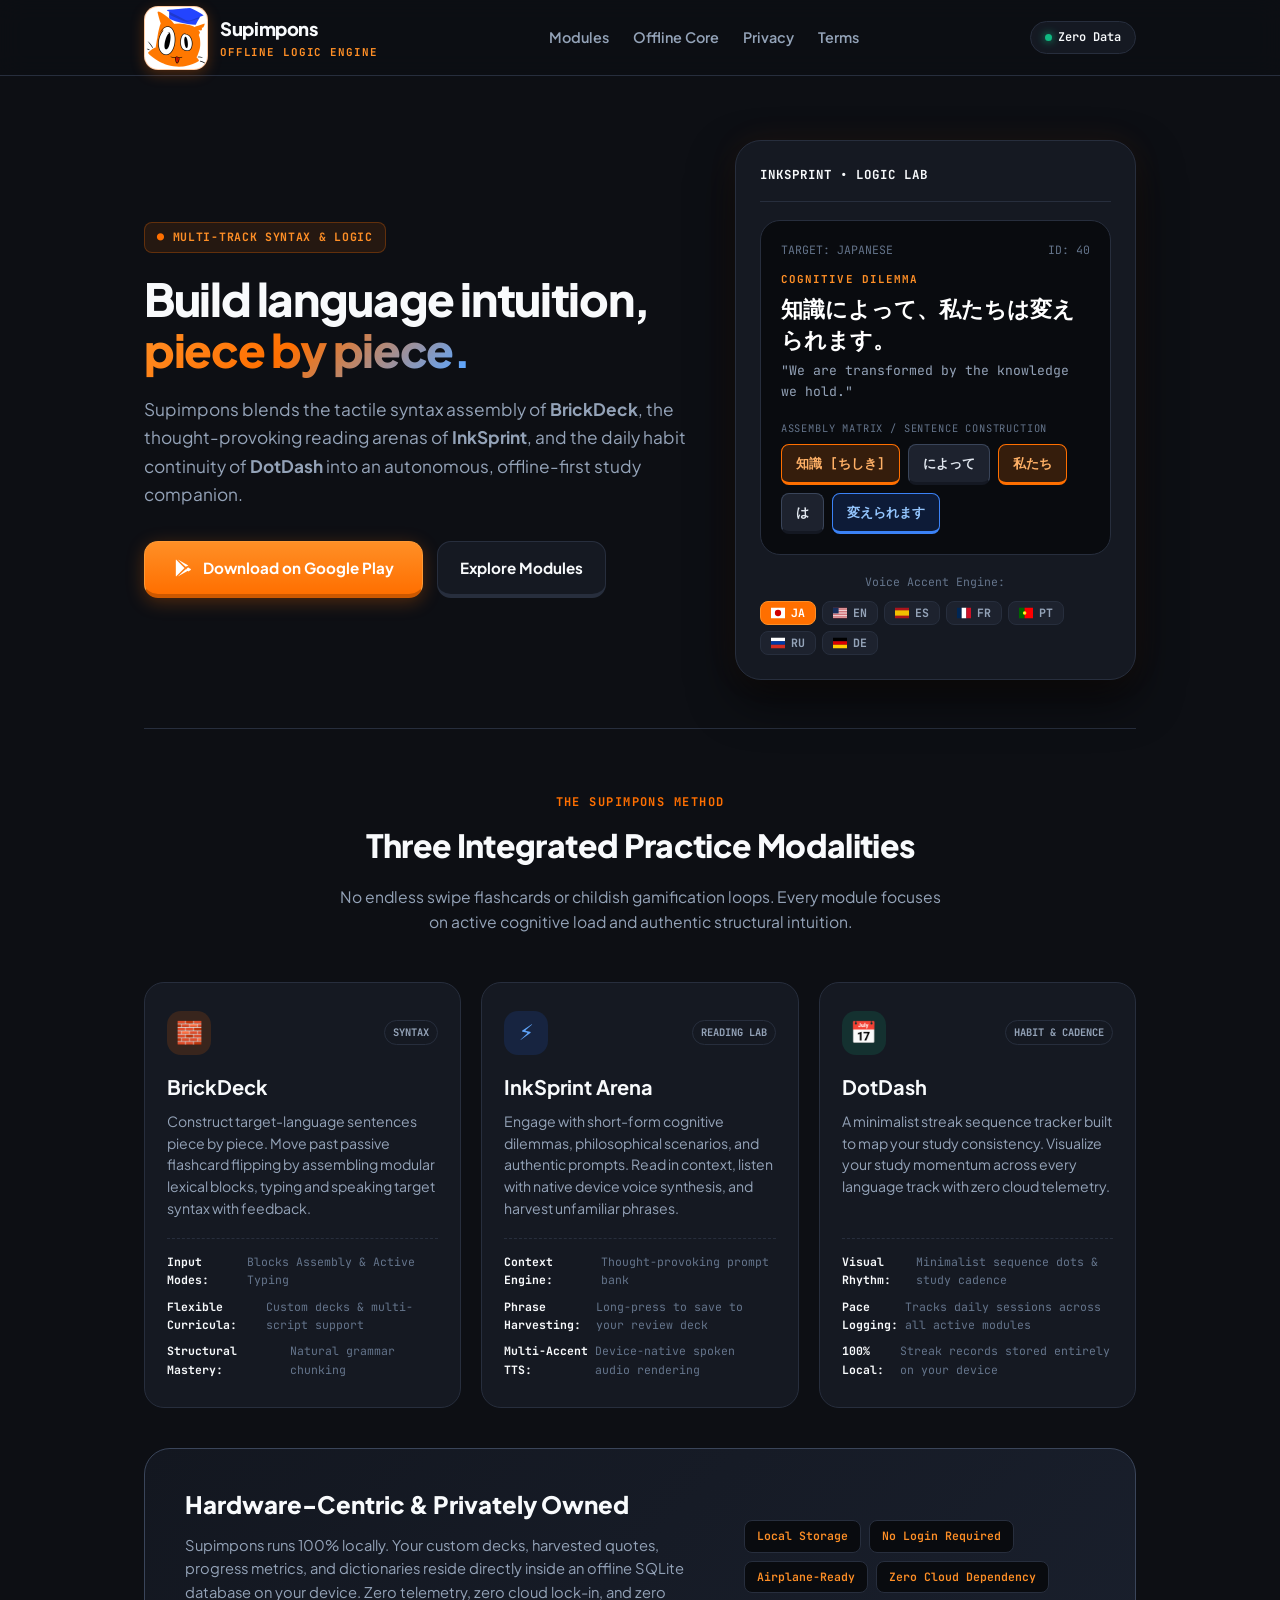
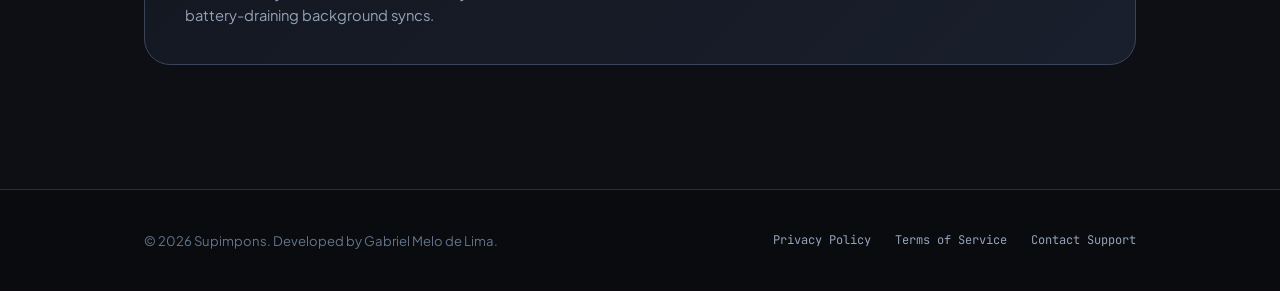
==== index.html @ aca372c7 "home + privacy + pages" ====
<!doctype html>
<html lang="en">
  <head>
    <meta charset="UTF-8" />
    <meta name="viewport" content="width=device-width, initial-scale=1.0" />
    <title>Supimpons — Master Language Structure & Thought</title>
    <meta
      name="description"
      content="Offline-first language learning combining syntax assembly, logic reading, and fast recall mechanics. Engineered for autonomous polyglots."
    />
    <link
      rel="icon"
      type="image/png"
      href="img/logo_with_mascot_no_writing_transparent_background.png"
    />

    <link rel="preconnect" href="https://fonts.googleapis.com" />
    <link rel="preconnect" href="https://fonts.gstatic.com" crossorigin />
    <link
      href="https://fonts.googleapis.com/css2?family=JetBrains+Mono:wght@500;700&family=Plus+Jakarta+Sans:wght@500;600;700;800&display=swap"
      rel="stylesheet"
    />
    <link rel="stylesheet" href="css/style.css" />
  </head>
  <body>
    <!-- Top Navigation -->
    <header class="top-nav">
      <div class="site-container nav-wrapper">
        <div class="brand-pill">
          <div class="brand-glyph">
            <img
              src="img/logo_with_mascot_no_writing_transparent_background.png"
              alt="Supimpons Mascot"
              class="brand-logo-img"
            />
          </div>
          <div class="brand-text-block">
            <span class="brand-name">Supimpons</span>
            <span class="brand-subtext">Offline Logic Engine</span>
          </div>
        </div>

        <nav class="nav-links">
          <a href="#modules" class="nav-link">Modules</a>
          <a href="#architecture" class="nav-link">Offline Core</a>
          <a href="pages/privacy.html" class="nav-link">Privacy</a>
          <a href="pages/terms.html" class="nav-link">Terms</a>
        </nav>

        <div class="app-chip">
          <span class="chip-dot"></span>
          <span>Zero Data</span>
        </div>
      </div>
    </header>

    <!-- Hero Section & In-App UI Demonstration -->
    <main class="site-container">
      <section class="hero-section">
        <div class="hero-copy">
          <div class="badge-headline">
            <span>●</span> Multi-Track Syntax & Logic
          </div>
          <h1 class="hero-title">
            Build language intuition,
            <span class="gradient-text">piece by piece.</span>
          </h1>
          <p class="hero-desc">
            Supimpons blends the tactile syntax assembly of
            <strong>BrickDeck</strong>, the thought-provoking reading arenas of
            <strong>InkSprint</strong>, and the daily habit continuity of
            <strong>DotDash</strong> into an autonomous, offline-first study
            companion.
          </p>

          <div class="cta-row">
            <a
              href="https://play.google.com/store/apps/details?id=com.gabriel.supimpons"
              target="_blank"
              rel="noopener noreferrer"
              class="btn-primary"
            >
              <svg
                width="20"
                height="20"
                viewBox="0 0 24 24"
                fill="currentColor"
              >
                <path
                  d="M3.609 1.814L13.792 12 3.61 22.186a1.942 1.942 0 01-.219-.94V2.754c0-.348.078-.673.218-.94zm11.611 11.612L18.444 15l-12.7 7.33 9.476-8.904zm3.224-1.852l2.368 1.368c.907.524.907 1.378 0 1.902l-2.368 1.368-2.607-2.638 2.607-2.638l.001.001.001.001-.002.001zM5.744 1.67L18.444 9l-3.224 1.574-9.476-8.904z"
                />
              </svg>
              <span>Download on Google Play</span>
            </a>
            <a href="#modules" class="btn-secondary">Explore Modules</a>
          </div>
        </div>

        <!-- Live Hybrid UI Frame Replica -->
        <div class="hero-visual">
          <div class="app-frame">
            <div class="app-frame-bar">
              <span class="app-frame-title">INKSPRINT • LOGIC LAB</span>
            </div>

            <div class="app-canvas-inset">
              <div class="canvas-meta-row">
                <span>TARGET: JAPANESE</span>
                <span>ID: 40</span>
              </div>

              <div class="prompt-box">
                <span class="prompt-category">Cognitive Dilemma</span>
                <div class="prompt-japanese">
                  知識によって、私たちは変えられます。
                </div>
                <div class="prompt-reading">
                  "We are transformed by the knowledge we hold."
                </div>
              </div>

              <div class="blocks-label">
                Assembly Matrix / Sentence Construction
              </div>
              <div class="block-tiles-tray">
                <span class="puzzle-block selected">知識 [ちしき]</span>
                <span class="puzzle-block">によって</span>
                <span class="puzzle-block selected">私たち</span>
                <span class="puzzle-block">は</span>
                <span class="puzzle-block dotdash">変えられます</span>
              </div>
            </div>

            <div class="app-frame-footer">
              <p
                style="
                  font-family: var(--font-mono);
                  font-size: 0.72rem;
                  color: var(--text-dim);
                "
              >
                Voice Accent Engine:
              </p>
              <div class="flag-group">
                <!-- Japanese -->
                <span class="flag-chip active">
                  <svg
                    class="flag-icon"
                    viewBox="0 0 640 480"
                    aria-hidden="true"
                  >
                    <path fill="#ffffff" d="M0 0h640v480H0z" />
                    <circle fill="#d00000" cx="320" cy="240" r="144" />
                  </svg>
                  JA
                </span>

                <!-- English (US) -->
                <span class="flag-chip">
                  <svg
                    class="flag-icon"
                    viewBox="0 0 640 480"
                    aria-hidden="true"
                  >
                    <path fill="#bd3d44" d="M0 0h640v480H0z" />
                    <path
                      stroke="#ffffff"
                      stroke-width="37"
                      d="M0 55.4h640M0 129.2h640M0 203.1h640M0 277h640M0 350.8h640M0 424.6h640"
                    />
                    <path fill="#192f5d" d="M0 0h256v258.5H0z" />
                  </svg>
                  EN
                </span>

                <!-- Spanish -->
                <span class="flag-chip">
                  <svg
                    class="flag-icon"
                    viewBox="0 0 640 480"
                    aria-hidden="true"
                  >
                    <path fill="#aa151b" d="M0 0h640v480H0z" />
                    <path fill="#f1bf00" d="M0 120h640v240H0z" />
                  </svg>
                  ES
                </span>

                <!-- French -->
                <span class="flag-chip">
                  <svg
                    class="flag-icon"
                    viewBox="0 0 640 480"
                    aria-hidden="true"
                  >
                    <path fill="#002654" d="M0 0h213.3v480H0z" />
                    <path fill="#ffffff" d="M213.3 0h213.4v480H213.3z" />
                    <path fill="#ce1126" d="M426.7 0H640v480H426.7z" />
                  </svg>
                  FR
                </span>

                <!-- Portuguese -->
                <span class="flag-chip">
                  <svg
                    class="flag-icon"
                    viewBox="0 0 640 480"
                    aria-hidden="true"
                  >
                    <path fill="#006600" d="M0 0h256v480H0z" />
                    <path fill="#ff0000" d="M256 0h384v480H256z" />
                    <circle fill="#ffff00" cx="256" cy="240" r="80" />
                    <path
                      fill="#ffffff"
                      stroke="#ff0000"
                      stroke-width="6"
                      d="M236 210h40v40a20 20 0 0 1-40 0z"
                    />
                  </svg>
                  PT
                </span>

                <!-- Russian -->
                <span class="flag-chip">
                  <svg
                    class="flag-icon"
                    viewBox="0 0 640 480"
                    aria-hidden="true"
                  >
                    <path fill="#ffffff" d="M0 0h640v160H0z" />
                    <path fill="#0039a6" d="M0 160h640v160H0z" />
                    <path fill="#d52b1e" d="M0 320h640v160H0z" />
                  </svg>
                  RU
                </span>

                <!-- German -->
                <span class="flag-chip">
                  <svg
                    class="flag-icon"
                    viewBox="0 0 640 480"
                    aria-hidden="true"
                  >
                    <path fill="#000000" d="M0 0h640v160H0z" />
                    <path fill="#dd0000" d="M0 160h640v160H0z" />
                    <path fill="#ffce00" d="M0 320h640v160H0z" />
                  </svg>
                  DE
                </span>
              </div>
            </div>
          </div>
        </div>
      </section>

      <!-- The 3 Engine Pillars -->
      <section id="modules" class="section-wrapper">
        <div class="section-lead">
          <div class="section-pretitle">The Supimpons Method</div>
          <h2 class="section-heading">Three Integrated Practice Modalities</h2>
          <p class="section-subtext">
            No endless swipe flashcards or childish gamification loops. Every
            module focuses on active cognitive load and authentic structural
            intuition.
          </p>
        </div>

        <div class="modules-grid">
          <!-- BrickDeck -->
          <article class="module-card">
            <div class="card-top">
              <div class="module-icon-box icon-orange">🧱</div>
              <span class="module-tag">SYNTAX</span>
            </div>
            <h3 class="module-title">BrickDeck</h3>
            <p class="module-summary">
              Construct target-language sentences piece by piece. Move past
              passive flashcard flipping by assembling modular lexical blocks,
              typing and speaking target syntax with feedback.
            </p>
            <ul class="module-features-list">
              <li>
                <strong>Input Modes:</strong> Blocks Assembly & Active Typing
              </li>
              <li>
                <strong>Flexible Curricula:</strong> Custom decks & multi-script
                support
              </li>
              <li>
                <strong>Structural Mastery:</strong> Natural grammar chunking
              </li>
            </ul>
          </article>

          <!-- InkSprint Arena -->
          <article class="module-card">
            <div class="card-top">
              <div class="module-icon-box icon-blue">⚡</div>
              <span class="module-tag">READING LAB</span>
            </div>
            <h3 class="module-title">InkSprint Arena</h3>
            <p class="module-summary">
              Engage with short-form cognitive dilemmas, philosophical
              scenarios, and authentic prompts. Read in context, listen with
              native device voice synthesis, and harvest unfamiliar phrases.
            </p>
            <ul class="module-features-list">
              <li>
                <strong>Context Engine:</strong> Thought-provoking prompt bank
              </li>
              <li>
                <strong>Phrase Harvesting:</strong> Long-press to save to your
                review deck
              </li>
              <li>
                <strong>Multi-Accent TTS:</strong> Device-native spoken audio
                rendering
              </li>
            </ul>
          </article>

          <!-- DotDash -->
          <article class="module-card">
            <div class="card-top">
              <div class="module-icon-box icon-teal">📅</div>
              <span class="module-tag">HABIT & CADENCE</span>
            </div>
            <h3 class="module-title">DotDash</h3>
            <p class="module-summary">
              A minimalist streak sequence tracker built to map your study
              consistency. Visualize your study momentum across every language
              track with zero cloud telemetry.
            </p>
            <ul class="module-features-list">
              <li>
                <strong>Visual Rhythm:</strong> Minimalist sequence dots & study
                cadence
              </li>
              <li>
                <strong>Pace Logging:</strong> Tracks daily sessions across all
                active modules
              </li>
              <li>
                <strong>100% Local:</strong> Streak records stored entirely on
                your device
              </li>
            </ul>
          </article>
        </div>

        <!-- Architecture Card -->
        <div id="architecture" class="arch-card">
          <div>
            <h3 class="arch-title">Hardware-Centric & Privately Owned</h3>
            <p class="arch-text">
              Supimpons runs 100% locally. Your custom decks, harvested quotes,
              progress metrics, and dictionaries reside directly inside an
              offline SQLite database on your device. Zero telemetry, zero cloud
              lock-in, and zero battery-draining background syncs.
            </p>
          </div>
          <div class="arch-badges">
            <span class="arch-badge-item">Local Storage</span>
            <span class="arch-badge-item">No Login Required</span>
            <span class="arch-badge-item">Airplane-Ready</span>
            <span class="arch-badge-item">Zero Cloud Dependency</span>
          </div>
        </div>
      </section>
    </main>

    <!-- Site Footer -->
    <footer class="site-footer">
      <div class="site-container footer-content">
        <div class="footer-copy">
          © 2026 Supimpons. Developed by Gabriel Melo de Lima.
        </div>
        <nav class="footer-nav">
          <a href="privacy.html">Privacy Policy</a>
          <a href="terms.html">Terms of Service</a>
          <a href="mailto:supimpons@gmail.com">Contact Support</a>
        </nav>
      </div>
    </footer>
  </body>
</html>
---- css/style.css ----
/* ==========================================================================
   Supimpons Theme Engine — Mascot Orange Edition
   Palette inspired by the Supimpons Cat & Cap logo:
   - Primary Accent: Electric Warm Orange (#ff6f00, #ff8800)
   - Secondary Accent: Royal Academic Blue (#2563eb, #3b82f6)
   - Dark Warm Canvas: #0f1115 / #171a22 with subtle amber/orange undertones
   ========================================================================== */
/* Enable smooth scrolling across the entire document */
html {
  scroll-behavior: smooth;
}

/* Offset anchor landing spots so the fixed header doesn't cover section titles */
#modules,
#architecture {
  scroll-margin-top: 85px;
}
:root {
  /* Canvas & Card Surfaces */
  --bg-canvas: #0d0f14;
  --bg-surface: #151922;
  --bg-surface-elevated: #1d222e;
  --bg-inset: #090b0f;

  /* Borders */
  --border-subtle: #272e3d;
  --border-accent: #3a455a;
  --border-orange: rgba(255, 111, 0, 0.35);

  /* Typography */
  --text-main: #f8fafc;
  --text-muted: #94a3b8;
  --text-dim: #64748b;

  /* Mascot Brand Palette */
  --brand-orange: #ff6f00;
  --brand-orange-light: #ff8f26;
  --brand-orange-dark: #cc5800;
  --brand-orange-glow: rgba(255, 111, 0, 0.28);

  /* Academic Cap Royal Blue Accent */
  --brand-cap-blue: #2563eb;
  --brand-cap-blue-light: #3b82f6;

  /* Functional Status Accents */
  --accent-teal: #10b981;
  --accent-amber: #fbbf24;
  --accent-rose: #f43f5e;

  /* System Fonts */
  --font-display: "Plus Jakarta Sans", system-ui, -apple-system, sans-serif;
  --font-mono: "JetBrains Mono", monospace;

  /* Border Radii */
  --radius-sm: 8px;
  --radius-md: 14px;
  --radius-lg: 20px;
  --radius-xl: 26px;
}

* {
  box-sizing: border-box;
  margin: 0;
  padding: 0;
}

body {
  background-color: var(--bg-canvas);
  color: var(--text-main);
  font-family: var(--font-display);
  font-size: 16px;
  line-height: 1.6;
  -webkit-font-smoothing: antialiased;
}

a {
  color: inherit;
  text-decoration: none;
}

.site-container {
  max-width: 1040px;
  margin: 0 auto;
  padding: 0 24px;
}

/* --------------------------------------------------------------------------
   Top Navigation
   -------------------------------------------------------------------------- */
.top-nav {
  position: sticky;
  top: 0;
  z-index: 100;
  background: rgba(13, 15, 20, 0.92);
  backdrop-filter: blur(12px);
  border-bottom: 1px solid var(--border-subtle);
}

.nav-wrapper {
  height: 75px;
  display: flex;
  align-items: center;
  justify-content: space-between;
}

.brand-pill {
  display: flex;
  align-items: center;
  gap: 12px;
}

/* Logo Image Container */
.brand-glyph {
  width: 4rem;
  height: 4rem;
  border-radius: var(--radius-md);
  background-color: white;
  border: 1px solid var(--border-orange);
  display: grid;
  place-items: center;
  box-shadow: 0 4px 14px var(--brand-orange-glow);
  overflow: hidden;
}

.brand-logo-img {
  width: 4rem;
  height: 4rem;
  object-fit: contain;
}

.brand-text-block {
  display: flex;
  flex-direction: column;
}

.brand-name {
  font-weight: 800;
  font-size: 1.15rem;
  letter-spacing: -0.02em;
}

.brand-subtext {
  font-family: var(--font-mono);
  font-size: 0.68rem;
  font-weight: 700;
  color: var(--brand-orange-light);
  letter-spacing: 0.08em;
  text-transform: uppercase;
}

.nav-links {
  display: flex;
  align-items: center;
  gap: 24px;
}

.nav-link {
  font-size: 0.9rem;
  font-weight: 600;
  color: var(--text-muted);
  transition: color 0.15s ease;
}

.nav-link:hover {
  color: var(--brand-orange-light);
}

.app-chip {
  display: inline-flex;
  align-items: center;
  gap: 6px;
  padding: 6px 14px;
  border-radius: 999px;
  background: var(--bg-surface);
  border: 1px solid var(--border-subtle);
  font-family: var(--font-mono);
  font-size: 0.75rem;
  font-weight: 600;
}

.chip-dot {
  width: 7px;
  height: 7px;
  border-radius: 50%;
  background-color: var(--accent-teal);
  box-shadow: 0 0 8px var(--accent-teal);
}

/* --------------------------------------------------------------------------
   Hero Section
   -------------------------------------------------------------------------- */
.hero-section {
  padding: 64px 0 48px 0;
  display: grid;
  grid-template-columns: 1.15fr 0.85fr;
  gap: 48px;
  align-items: center;
}

.badge-headline {
  display: inline-flex;
  align-items: center;
  gap: 8px;
  padding: 5px 12px;
  border-radius: var(--radius-sm);
  background: rgba(255, 111, 0, 0.1);
  border: 1px solid rgba(255, 111, 0, 0.28);
  color: var(--brand-orange-light);
  font-family: var(--font-mono);
  font-size: 0.72rem;
  font-weight: 700;
  text-transform: uppercase;
  letter-spacing: 0.06em;
  margin-bottom: 20px;
}

.badge-headline span {
  color: var(--brand-orange);
}

.hero-title {
  font-size: 2.85rem;
  font-weight: 800;
  line-height: 1.12;
  letter-spacing: -0.03em;
  margin-bottom: 20px;
}

/* Orange gradient with blue cap complement */
.hero-title .gradient-text {
  background: linear-gradient(135deg, #ff8f26, #ff6f00 45%, #60a5fa 95%);
  -webkit-background-clip: text;
  -webkit-text-fill-color: transparent;
}

.hero-desc {
  font-size: 1.08rem;
  color: var(--text-muted);
  line-height: 1.65;
  margin-bottom: 32px;
}

.cta-row {
  display: flex;
  align-items: center;
  gap: 14px;
}

/* Primary Button in Mascot Orange */
.btn-primary {
  display: inline-flex;
  align-items: center;
  gap: 10px;
  padding: 14px 28px;
  border-radius: var(--radius-md);
  background: linear-gradient(
    180deg,
    var(--brand-orange-light),
    var(--brand-orange)
  );
  border: 1px solid #ff9933;
  border-bottom: 4px solid var(--brand-orange-dark);
  color: #ffffff;
  font-weight: 700;
  font-size: 0.95rem;
  box-shadow: 0 4px 18px var(--brand-orange-glow);
  transition: all 0.12s ease;
  cursor: pointer;
}

.btn-primary:active {
  transform: translateY(2px);
  border-bottom-width: 2px;
}

.btn-secondary {
  display: inline-flex;
  align-items: center;
  padding: 14px 22px;
  border-radius: var(--radius-md);
  background: var(--bg-surface);
  border: 1px solid var(--border-subtle);
  border-bottom: 4px solid var(--border-subtle);
  color: var(--text-main);
  font-weight: 700;
  font-size: 0.95rem;
  transition: all 0.12s ease;
}

.btn-secondary:hover {
  background: var(--bg-surface-elevated);
  border-color: var(--border-accent);
}

.btn-secondary:active {
  transform: translateY(2px);
  border-bottom-width: 2px;
}

/* --------------------------------------------------------------------------
   App Preview Card
   -------------------------------------------------------------------------- */
.app-frame {
  background: var(--bg-surface);
  border: 1px solid var(--border-subtle);
  border-radius: var(--radius-xl);
  padding: 24px;
  box-shadow:
    0 20px 45px rgba(0, 0, 0, 0.6),
    0 0 30px rgba(255, 111, 0, 0.08);
}

.app-frame-bar {
  display: flex;
  justify-content: space-between;
  align-items: center;
  padding-bottom: 16px;
  border-bottom: 1px solid var(--border-subtle);
  margin-bottom: 18px;
}

.app-frame-title {
  font-family: var(--font-mono);
  font-size: 0.78rem;
  font-weight: 700;
  color: var(--text-main);
  letter-spacing: 0.08em;
  text-transform: uppercase;
}

.app-frame-coins {
  font-family: var(--font-mono);
  font-size: 0.8rem;
  font-weight: 700;
  color: var(--accent-amber);
}

.app-canvas-inset {
  background: var(--bg-inset);
  border: 1px solid var(--border-subtle);
  border-radius: var(--radius-lg);
  padding: 20px;
  margin-bottom: 18px;
}

.canvas-meta-row {
  display: flex;
  justify-content: space-between;
  align-items: center;
  font-family: var(--font-mono);
  font-size: 0.72rem;
  color: var(--text-dim);
  margin-bottom: 12px;
}

.prompt-box {
  margin-bottom: 18px;
}

.prompt-category {
  font-family: var(--font-mono);
  font-size: 0.68rem;
  font-weight: 700;
  text-transform: uppercase;
  color: var(--brand-orange-light);
  letter-spacing: 0.1em;
  display: block;
  margin-bottom: 4px;
}

.prompt-japanese {
  font-size: 1.4rem;
  font-weight: 700;
  color: #ffffff;
  line-height: 1.4;
  margin-bottom: 4px;
}

.prompt-reading {
  font-size: 0.82rem;
  color: var(--text-muted);
  font-family: var(--font-mono);
}

/* Assembly Blocks & Interactive Tiles */
.blocks-label {
  font-family: var(--font-mono);
  font-size: 0.65rem;
  text-transform: uppercase;
  letter-spacing: 0.08em;
  color: var(--text-dim);
  margin-bottom: 8px;
}

.block-tiles-tray {
  display: flex;
  flex-wrap: wrap;
  gap: 8px;
}

.puzzle-block {
  display: inline-flex;
  align-items: center;
  padding: 8px 14px;
  background: var(--bg-surface-elevated);
  border: 1px solid var(--border-accent);
  border-bottom: 3px solid #141822;
  border-radius: var(--radius-sm);
  font-family: var(--font-mono);
  font-size: 0.82rem;
  font-weight: 600;
  color: #e2e8f0;
}

.puzzle-block.selected {
  background: rgba(255, 111, 0, 0.18);
  border-color: var(--brand-orange);
  color: #ffb066;
}

.puzzle-block.dotdash {
  background: rgba(37, 99, 235, 0.18);
  border-color: var(--brand-cap-blue-light);
  color: #93c5fd;
}

.app-frame-footer {
  display: flex;
  flex-direction: column;
  gap: 0.6rem;
  justify-content: space-between;
  align-items: center;
}

/* Flag Selector Group */
.flag-group {
  display: flex;
  flex-wrap: wrap;
  gap: 6px;
  align-items: center;
}

.flag-chip {
  display: inline-flex;
  align-items: center;
  gap: 6px;
  padding: 4px 10px;
  border-radius: var(--radius-sm);
  background: var(--bg-surface-elevated);
  border: 1px solid var(--border-subtle);
  font-family: var(--font-mono);
  font-size: 0.72rem;
  font-weight: 700;
  color: var(--text-muted);
  line-height: 1;
}

.flag-chip.active {
  background: var(--brand-orange);
  border-color: var(--brand-orange-light);
  color: #ffffff;
}

.flag-icon {
  width: 14px;
  height: 14px;
  flex-shrink: 0;
  display: block;
}

/* --------------------------------------------------------------------------
   Three Pillars Section
   -------------------------------------------------------------------------- */
.section-wrapper {
  padding: 64px 0;
  border-top: 1px solid var(--border-subtle);
}

.section-lead {
  text-align: center;
  max-width: 620px;
  margin: 0 auto 48px auto;
}

.section-pretitle {
  font-family: var(--font-mono);
  font-size: 0.75rem;
  font-weight: 700;
  color: var(--brand-orange);
  text-transform: uppercase;
  letter-spacing: 0.12em;
  margin-bottom: 8px;
}

.section-heading {
  font-size: 2rem;
  font-weight: 800;
  letter-spacing: -0.02em;
  margin-bottom: 12px;
}

.section-subtext {
  color: var(--text-muted);
  font-size: 0.98rem;
}

.modules-grid {
  display: grid;
  grid-template-columns: repeat(3, 1fr);
  gap: 20px;
}

.module-card {
  background: var(--bg-surface);
  border: 1px solid var(--border-subtle);
  border-radius: var(--radius-lg);
  padding: 28px 22px;
  display: flex;
  flex-direction: column;
  transition:
    transform 0.15s ease,
    border-color 0.15s ease;
}

.module-card:hover {
  transform: translateY(-3px);
  border-color: var(--brand-orange-light);
}

.card-top {
  display: flex;
  justify-content: space-between;
  align-items: center;
  margin-bottom: 16px;
}

.module-icon-box {
  width: 44px;
  height: 44px;
  border-radius: var(--radius-md);
  display: grid;
  place-items: center;
  font-size: 1.35rem;
}

.icon-orange {
  background: rgba(255, 111, 0, 0.15);
  color: var(--brand-orange-light);
}
.icon-blue {
  background: rgba(37, 99, 235, 0.15);
  color: #60a5fa;
}
.icon-teal {
  background: rgba(16, 185, 129, 0.15);
  color: #34d399;
}

.module-tag {
  font-family: var(--font-mono);
  font-size: 0.65rem;
  font-weight: 700;
  padding: 3px 8px;
  border-radius: 999px;
  border: 1px solid var(--border-subtle);
  color: var(--text-muted);
}

.module-title {
  font-size: 1.25rem;
  font-weight: 700;
  margin-bottom: 8px;
}

.module-summary {
  font-size: 0.88rem;
  color: var(--text-muted);
  line-height: 1.55;
  margin-bottom: 18px;
  flex-grow: 1;
}

.module-features-list {
  list-style: none;
  border-top: 1px dashed var(--border-subtle);
  padding-top: 14px;
  display: flex;
  flex-direction: column;
  gap: 8px;
}

.module-features-list li {
  font-family: var(--font-mono);
  font-size: 0.72rem;
  color: var(--text-dim);
  display: flex;
  align-items: center;
  gap: 6px;
}

.module-features-list li strong {
  color: var(--text-main);
}

/* --------------------------------------------------------------------------
   Hardware / Offline Architecture Card
   -------------------------------------------------------------------------- */
.arch-card {
  background: linear-gradient(135deg, #131720, #191f2c);
  border: 1px solid var(--border-accent);
  border-radius: var(--radius-xl);
  padding: 36px 40px;
  display: grid;
  grid-template-columns: 1.2fr 0.8fr;
  gap: 32px;
  align-items: center;
  margin-top: 40px;
}

.arch-title {
  font-size: 1.5rem;
  font-weight: 800;
  margin-bottom: 10px;
}

.arch-text {
  font-size: 0.92rem;
  color: var(--text-muted);
  line-height: 1.6;
}

.arch-badges {
  display: flex;
  flex-wrap: wrap;
  gap: 8px;
}

.arch-badge-item {
  font-family: var(--font-mono);
  font-size: 0.72rem;
  font-weight: 600;
  padding: 6px 12px;
  background: var(--bg-inset);
  border: 1px solid var(--border-subtle);
  border-radius: var(--radius-sm);
  color: var(--brand-orange-light);
}

/* --------------------------------------------------------------------------
   Global Footer
   -------------------------------------------------------------------------- */
.site-footer {
  border-top: 1px solid var(--border-subtle);
  background: var(--bg-inset);
  padding: 40px 0;
  margin-top: 60px;
}

.footer-content {
  display: flex;
  justify-content: space-between;
  align-items: center;
  flex-wrap: wrap;
  gap: 20px;
}

.footer-copy {
  font-size: 0.82rem;
  color: var(--text-dim);
}

.footer-nav {
  display: flex;
  align-items: center;
  gap: 24px;
}

.footer-nav a {
  font-family: var(--font-mono);
  font-size: 0.75rem;
  color: var(--text-muted);
  transition: color 0.15s ease;
}

.footer-nav a:hover {
  color: var(--brand-orange-light);
}

/* --------------------------------------------------------------------------
   Responsive Rules
   -------------------------------------------------------------------------- */
@media (max-width: 900px) {
  .hero-section {
    grid-template-columns: 1fr;
    gap: 36px;
  }
  .modules-grid {
    grid-template-columns: 1fr;
  }
  .arch-card {
    grid-template-columns: 1fr;
    padding: 28px 24px;
  }
}

@media (max-width: 600px) {
  .hero-title {
    font-size: 2.15rem;
  }
  .cta-row {
    flex-direction: column;
    align-items: stretch;
  }
  .nav-links {
    display: none;
  }
  .footer-content {
    flex-direction: column;
    align-items: flex-start;
  }
}
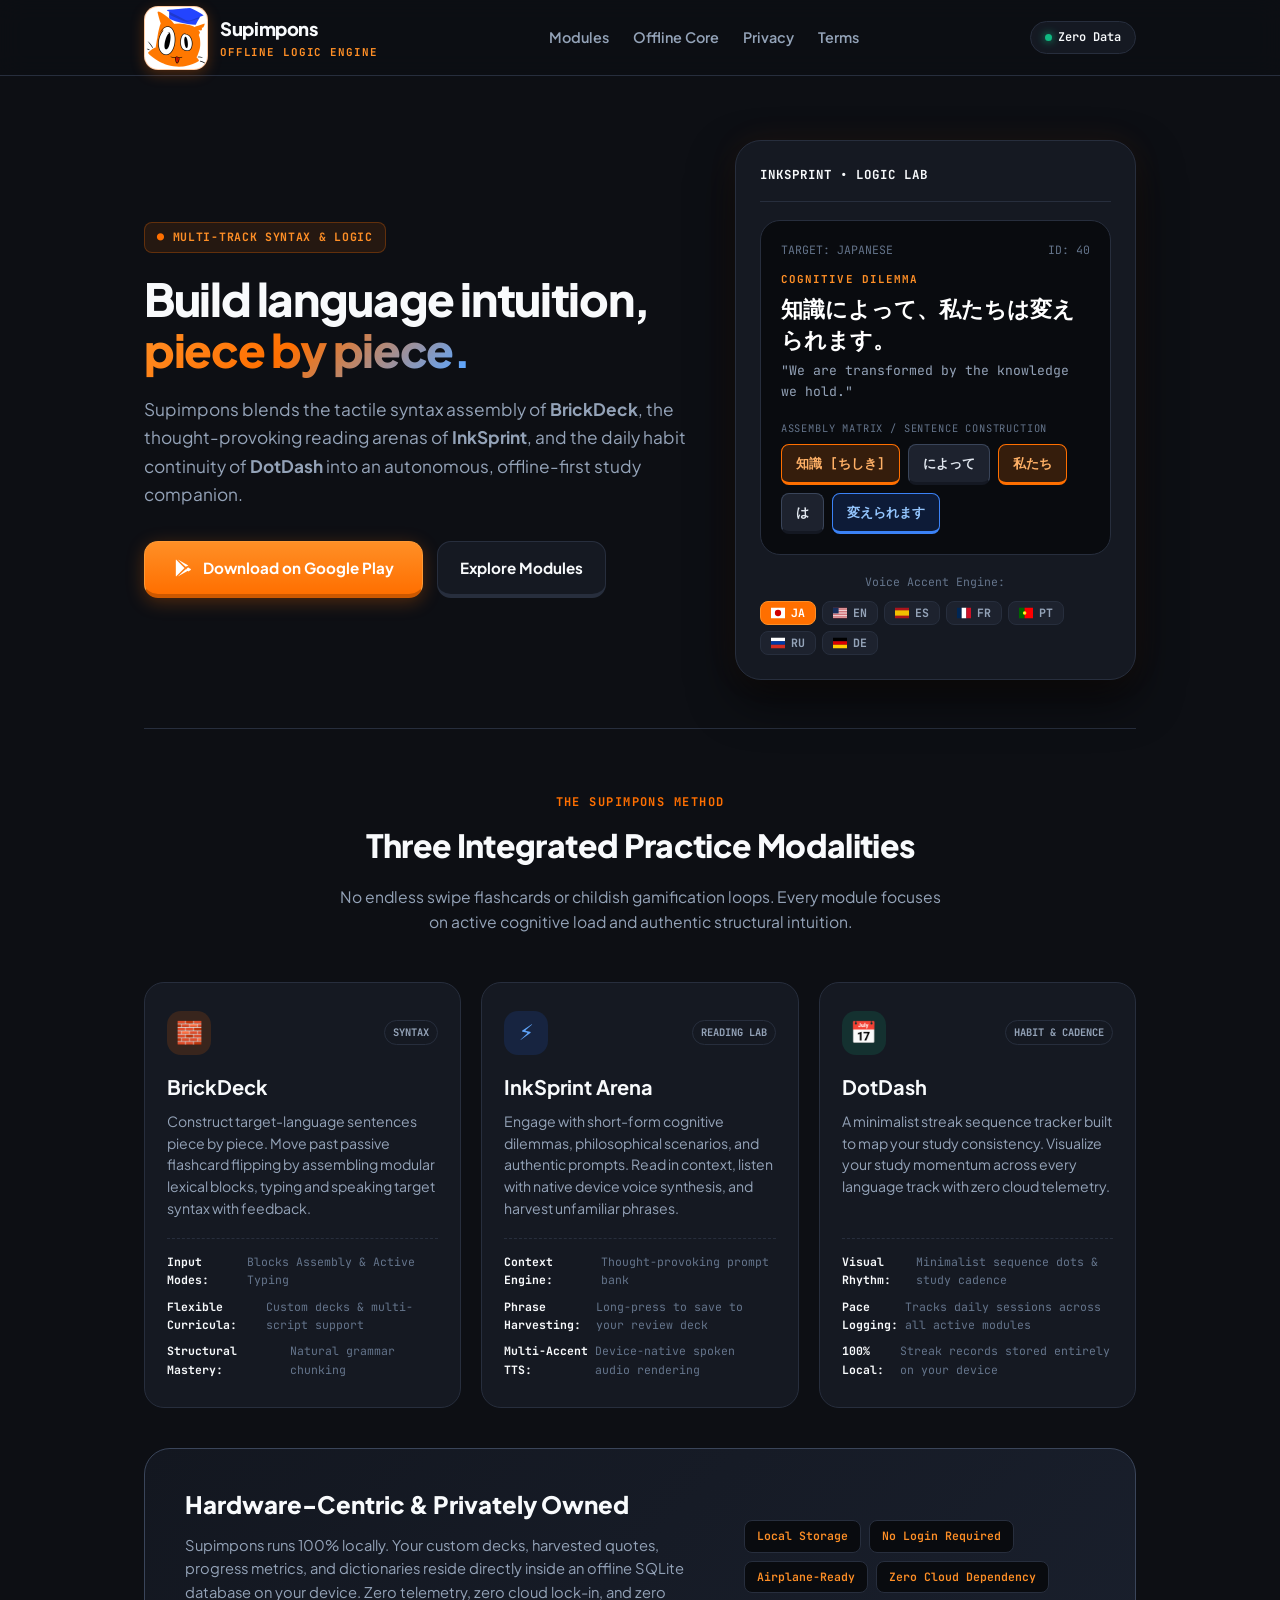
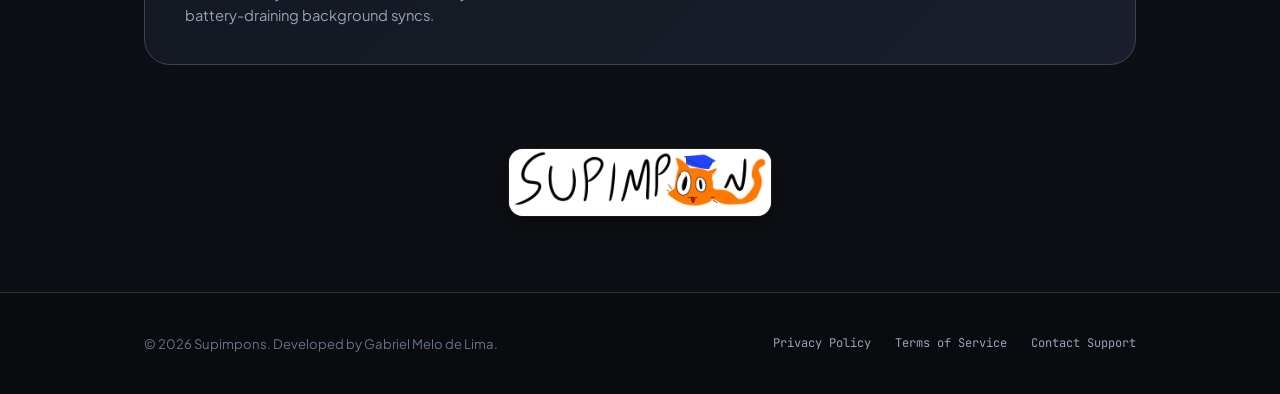
==== commit 977bb169: "supimpons handwritten logo with cat in it all pages" ====
--- a/index.html
+++ b/index.html
@@ -369,6 +369,20 @@
       </section>
     </main>
 
+    <!-- Handwritten Logo Showcase -->
+    <aside
+      class="site-container brand-showcase-section"
+      aria-label="Brand signature"
+    >
+      <div class="brand-handwriting-card">
+        <img
+          src="img/logo_mascot_&_handwriting_transparent_background.png"
+          alt="Supimpons handwritten logo"
+          class="brand-handwriting-img"
+        />
+      </div>
+    </aside>
+
     <!-- Site Footer -->
     <footer class="site-footer">
       <div class="site-container footer-content">
@@ -376,8 +390,8 @@
           © 2026 Supimpons. Developed by Gabriel Melo de Lima.
         </div>
         <nav class="footer-nav">
-          <a href="privacy.html">Privacy Policy</a>
-          <a href="terms.html">Terms of Service</a>
+          <a href="pages/privacy.html">Privacy Policy</a>
+          <a href="pages/terms.html">Terms of Service</a>
           <a href="mailto:supimpons@gmail.com">Contact Support</a>
         </nav>
       </div>
--- a/css/style.css
+++ b/css/style.css
@@ -644,6 +644,47 @@
   border: 1px solid var(--border-subtle);
   border-radius: var(--radius-sm);
   color: var(--brand-orange-light);
+}
+
+/* --------------------------------------------------------------------------
+   Pre-Footer Signature / Handwritten Logo Badge
+   -------------------------------------------------------------------------- */
+.brand-showcase-section {
+  display: flex;
+  justify-content: center;
+  align-items: center;
+  padding: 20px 0 16px 0;
+}
+
+.brand-handwriting-card {
+  background-color: #ffffff;
+  border-radius: var(--radius-md); /* 14px gentle rounded corner */
+  display: inline-flex;
+  align-items: center;
+  justify-content: center;
+  box-shadow:
+    0 8px 24px rgba(0, 0, 0, 0.35),
+    0 0 1px rgba(255, 255, 255, 0.8);
+  border: 1px solid rgba(255, 255, 255, 0.9);
+  transition:
+    transform 0.2s ease,
+    box-shadow 0.2s ease;
+}
+
+.brand-handwriting-card:hover {
+  transform: translateY(-2px);
+  box-shadow:
+    0 12px 28px rgba(0, 0, 0, 0.45),
+    0 0 20px var(--brand-orange-glow);
+}
+
+.brand-handwriting-img {
+  max-width: 260px;
+  max-height: 85px;
+  width: auto;
+  height: auto;
+  object-fit: contain;
+  display: block;
 }
 
 /* --------------------------------------------------------------------------
